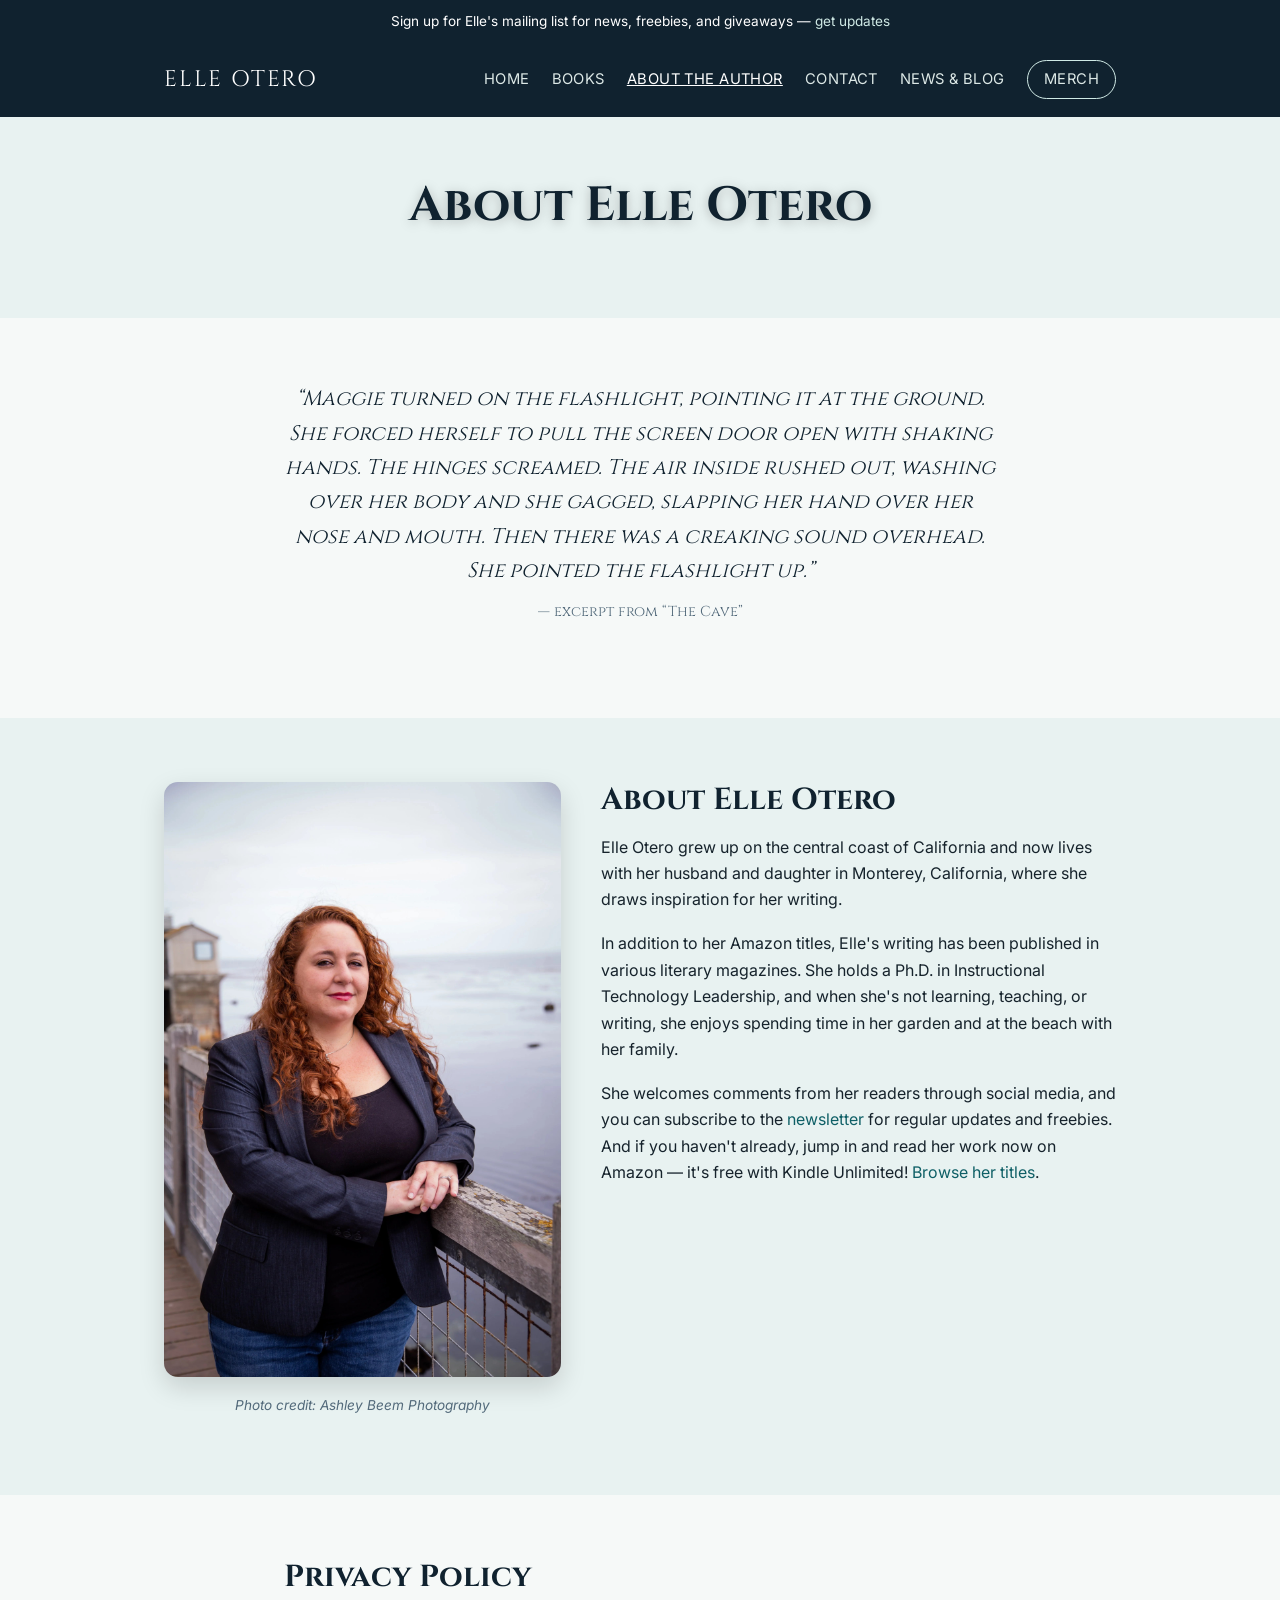
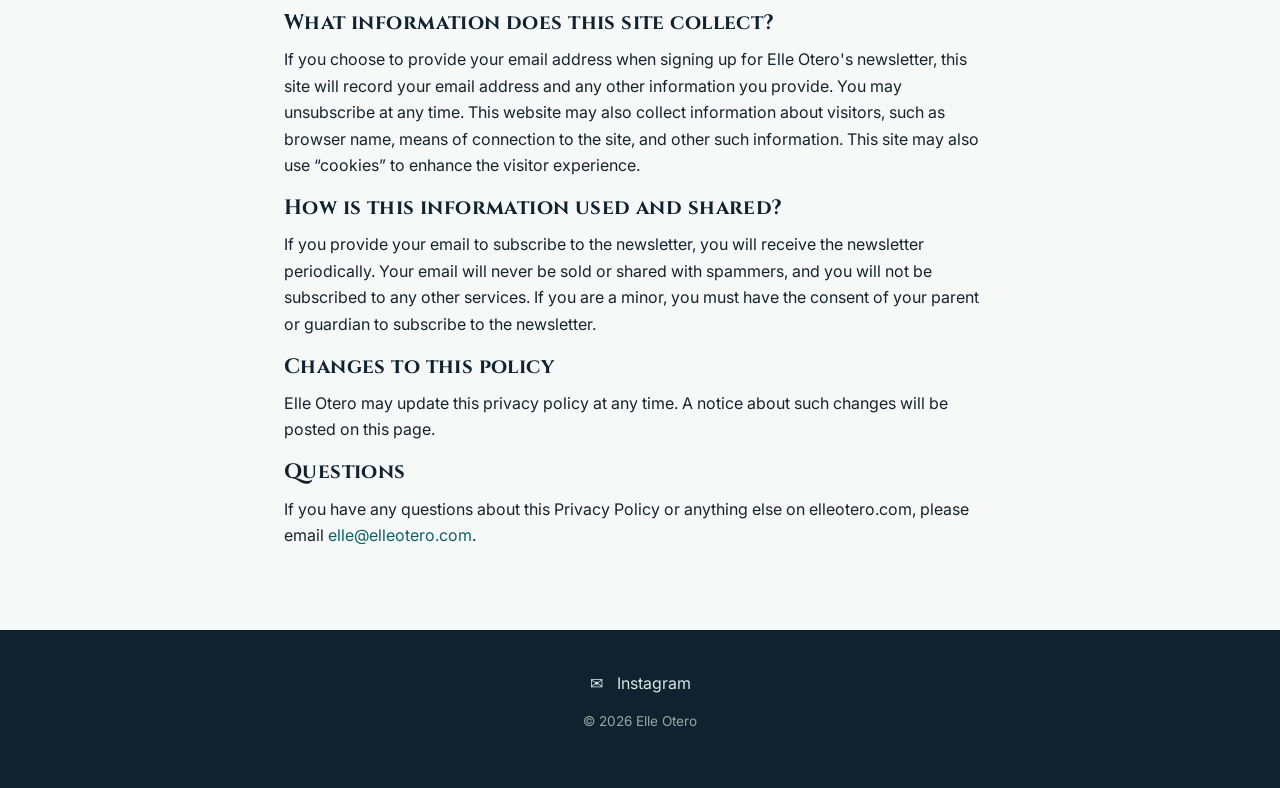
==== about.html @ 50f5789a "Full site build: Cinzel typography, homepage cover art, all pages and images" ====
<!DOCTYPE html>
<html lang="en">
<head>
<meta charset="UTF-8">
<meta name="viewport" content="width=device-width, initial-scale=1.0">
<title>About the Author | Elle Otero</title>
<meta name="description" content="Elle Otero grew up on the central coast of California and writes post-apocalyptic and speculative fiction, including the In Caves & Catacombs series.">
<link rel="preconnect" href="https://fonts.googleapis.com">
<link rel="preconnect" href="https://fonts.gstatic.com" crossorigin>
<link href="https://fonts.googleapis.com/css2?family=Cinzel:wght@500;600;700&family=Inter:wght@400;500;600;700&display=swap" rel="stylesheet">
<link rel="stylesheet" href="assets/style.css">
</head>
<body>

<a class="skip-link" href="#main-content">Skip to main content</a>

<div class="announcement-bar">
  Sign up for Elle's mailing list for news, freebies, and giveaways &mdash; <a href="contact.html">get updates</a>
</div>

<header class="site-header">
  <div class="header-inner">
    <a class="brand" href="/">Elle Otero</a>
    <button class="nav-toggle" aria-label="Toggle navigation" aria-expanded="false" aria-controls="main-nav" onclick="const n=document.getElementById('main-nav'); const open=n.classList.toggle('open'); this.setAttribute('aria-expanded', open);">&#9776;</button>
    <nav class="main-nav" id="main-nav">
      <a href="/">Home</a>
      <a href="books.html">Books</a>
      <a href="about.html" class="active">About the Author</a>
      <a href="contact.html">Contact</a>
      <a href="news.html">News &amp; Blog</a>
      <a href="merch.html" class="merch-btn">Merch</a>
    </nav>
  </div>
</header>

<main id="main-content">

<section class="hero plain">
  <div class="container">
    <h1>About Elle Otero</h1>
  </div>
</section>

<section>
  <div class="container">
    <blockquote class="excerpt">
      &ldquo;Maggie turned on the flashlight, pointing it at the ground. She forced herself to pull the screen door open with shaking hands. The hinges screamed. The air inside rushed out, washing over her body and she gagged, slapping her hand over her nose and mouth. Then there was a creaking sound overhead. She pointed the flashlight up.&rdquo;
      <cite>&mdash; excerpt from &ldquo;The Cave&rdquo;</cite>
    </blockquote>
  </div>
</section>

<section class="tinted">
  <div class="container">
    <div class="about-grid">
      <div>
        <img class="author-photo" src="assets/author-photo.jpg" alt="Elle Otero, author photo. Photo credit: Ashley Beem Photography">
        <p style="text-align:center;color:var(--ink-soft);font-size:0.85rem;margin-top:10px;"><em>Photo credit: Ashley Beem Photography</em></p>
      </div>
      <div>
        <h2>About Elle Otero</h2>
        <p>Elle Otero grew up on the central coast of California and now lives with her husband and daughter in Monterey, California, where she draws inspiration for her writing.</p>
        <p>In addition to her Amazon titles, Elle's writing has been published in various literary magazines. She holds a Ph.D. in Instructional Technology Leadership, and when she's not learning, teaching, or writing, she enjoys spending time in her garden and at the beach with her family.</p>
        <p>She welcomes comments from her readers through social media, and you can subscribe to the <a href="contact.html">newsletter</a> for regular updates and freebies. And if you haven't already, jump in and read her work now on Amazon &mdash; it's free with Kindle Unlimited! <a href="https://www.amazon.com/Elle-Otero/e/B01M6E1JQD" target="_blank" rel="noopener">Browse her titles<span class="visually-hidden"> (opens in new tab)</span></a>.</p>
      </div>
    </div>
  </div>
</section>

<section>
  <div class="container" style="max-width:760px;">
    <h2>Privacy Policy</h2>
    <h3>What information does this site collect?</h3>
    <p>If you choose to provide your email address when signing up for Elle Otero's newsletter, this site will record your email address and any other information you provide. You may unsubscribe at any time. This website may also collect information about visitors, such as browser name, means of connection to the site, and other such information. This site may also use &ldquo;cookies&rdquo; to enhance the visitor experience.</p>
    <h3>How is this information used and shared?</h3>
    <p>If you provide your email to subscribe to the newsletter, you will receive the newsletter periodically. Your email will never be sold or shared with spammers, and you will not be subscribed to any other services. If you are a minor, you must have the consent of your parent or guardian to subscribe to the newsletter.</p>
    <h3>Changes to this policy</h3>
    <p>Elle Otero may update this privacy policy at any time. A notice about such changes will be posted on this page.</p>
    <h3>Questions</h3>
    <p>If you have any questions about this Privacy Policy or anything else on elleotero.com, please email <a href="mailto:elle@elleotero.com">elle@elleotero.com</a>.</p>
  </div>
</section>

</main>

<footer class="site-footer">
  <div class="container">
    <div class="social-icons">
      <a href="mailto:elle@elleotero.com" aria-label="Email Elle">&#9993;</a>
      <a href="https://www.instagram.com/elleoteroauthor/" target="_blank" rel="noopener">Instagram<span class="visually-hidden"> (opens in new tab)</span></a>
    </div>
    <p class="fine-print">&copy; <span id="year"></span> Elle Otero</p>
  </div>
</footer>

<script>document.getElementById('year').textContent = new Date().getFullYear();</script>
</body>
</html>
---- assets/style.css ----
/* Elle Otero — author site
   Ocean/mermaid fantasy theme, refined execution */

:root {
  --bg: #f6f9f8;
  --surface: #ffffff;
  --ink: #16232c;
  --ink-soft: #52697a;
  --teal: #0e5f66;
  --teal-deep: #0a3d44;
  --navy-deep: #10222f;
  --gold: #b8863f;
  --gold-badge: #8a6428;
  --gold-soft: #f2e6d0;
  --surface-tint: #e8f2f1;
  --border: #dbe6e5;
  --radius: 14px;
  --max: 1000px;
}

* { box-sizing: border-box; }

html { scroll-behavior: smooth; }

body {
  margin: 0;
  font-family: 'Inter', -apple-system, BlinkMacSystemFont, sans-serif;
  color: var(--ink);
  background: var(--bg);
  line-height: 1.65;
}

h1, h2, h3, h4 {
  font-family: 'Cinzel', Georgia, serif;
  color: var(--navy-deep);
  line-height: 1.2;
  margin: 0 0 0.5em;
}

h1 { font-size: 2.6rem; }
h2 { font-size: 1.9rem; }
h3 { font-size: 1.3rem; letter-spacing: 0.02em; }

p { margin: 0 0 1.1em; }

a {
  color: var(--teal);
  text-decoration: none;
}
a:hover { text-decoration: underline; }

.container {
  max-width: var(--max);
  margin: 0 auto;
  padding: 0 24px;
}

/* Accessibility utilities */
.visually-hidden {
  position: absolute;
  width: 1px; height: 1px;
  padding: 0; margin: -1px;
  overflow: hidden;
  clip: rect(0,0,0,0);
  white-space: nowrap;
  border: 0;
}

.skip-link {
  position: absolute;
  left: 8px;
  top: -60px;
  background: var(--navy-deep);
  color: #fff;
  padding: 10px 18px;
  border-radius: 0 0 8px 8px;
  z-index: 1000;
  transition: top 0.15s ease;
}
.skip-link:focus {
  top: 0;
}

a:focus-visible,
button:focus-visible,
summary:focus-visible {
  outline: 3px solid var(--teal);
  outline-offset: 2px;
}
.announcement-bar a:focus-visible,
.announcement-bar button:focus-visible,
.site-header a:focus-visible,
.hero a:focus-visible,
.site-footer a:focus-visible,
.site-footer button:focus-visible {
  outline-color: #a9d8d2;
}

@media (prefers-reduced-motion: reduce) {
  html { scroll-behavior: auto; }
  * { transition-duration: 0.001ms !important; animation-duration: 0.001ms !important; }
}

/* Announcement bar */
.announcement-bar {
  background: var(--navy-deep);
  color: #fff;
  text-align: center;
  font-size: 0.85rem;
  padding: 10px 40px;
  position: relative;
}
.announcement-bar a { color: #cfe9e5; }

/* Header */
.site-header {
  background: var(--navy-deep);
  padding: 18px 0;
}
.header-inner {
  max-width: var(--max);
  margin: 0 auto;
  padding: 0 24px;
  display: flex;
  align-items: center;
  justify-content: space-between;
  flex-wrap: wrap;
  gap: 12px;
}
.brand {
  font-family: 'Cinzel', serif;
  font-size: 1.4rem;
  letter-spacing: 0.08em;
  color: #fff;
  text-transform: uppercase;
}
.brand:hover { text-decoration: none; opacity: 0.85; }

.nav-toggle {
  display: none;
  background: none;
  border: 1px solid rgba(255,255,255,0.4);
  color: #fff;
  font-size: 1.3rem;
  padding: 4px 12px;
  border-radius: 6px;
  cursor: pointer;
}

.main-nav {
  display: flex;
  align-items: center;
  gap: 22px;
  flex-wrap: wrap;
}
.main-nav a {
  color: #dce8e6;
  font-size: 0.92rem;
  letter-spacing: 0.03em;
  text-transform: uppercase;
}
.main-nav a:hover, .main-nav a.active { color: #fff; text-decoration: underline; }

.main-nav a.merch-btn {
  border: 1px solid #cfe9e5;
  padding: 6px 16px;
  border-radius: 999px;
}
.main-nav a.merch-btn:hover { background: #cfe9e5; color: var(--navy-deep); text-decoration: none; }

@media (max-width: 720px) {
  .nav-toggle { display: inline-block; }
  .main-nav {
    display: none;
    flex-direction: column;
    align-items: flex-start;
    width: 100%;
  }
  .main-nav.open { display: flex; }
}

/* Hero */
.hero {
  position: relative;
  background: linear-gradient(180deg, #1c7a72 0%, #2b8f7e 28%, #8a6b3f 52%, #1a3450 58%, #0c1e30 100%);
  color: #fff;
  padding: 90px 0;
  text-align: center;
}
.hero.plain {
  background: var(--surface-tint);
  color: var(--ink);
  padding: 60px 0;
}
.hero.plain h1 { color: var(--navy-deep); }
.hero-eyebrow {
  text-transform: uppercase;
  letter-spacing: 0.15em;
  font-style: italic;
  font-size: 0.95rem;
  opacity: 0.9;
  margin-bottom: 10px;
}
.hero h1 {
  color: #fff;
  font-size: 3rem;
  text-shadow: 0 2px 12px rgba(0,0,0,0.25);
}
.hero .btn { margin-top: 20px; }

/* Buttons */
.btn {
  display: inline-block;
  padding: 12px 28px;
  border-radius: 999px;
  background: var(--teal);
  color: #fff;
  font-weight: 600;
  letter-spacing: 0.02em;
  border: 2px solid transparent;
}
.btn:hover { background: var(--teal-deep); text-decoration: none; }
.btn.outline {
  background: transparent;
  border: 2px solid #fff;
  color: #fff;
}
.btn.outline:hover { background: rgba(255,255,255,0.15); }
.btn.secondary {
  background: var(--surface);
  color: var(--teal);
  border: 2px solid var(--teal);
}
.btn.secondary:hover { background: var(--surface-tint); }

main { display: block; }

section { padding: 64px 0; }
section.tinted { background: var(--surface-tint); }

/* Cards */
.card-grid {
  display: grid;
  grid-template-columns: repeat(auto-fit, minmax(240px, 1fr));
  gap: 28px;
  margin-top: 32px;
}
.card {
  background: var(--surface);
  border: 1px solid var(--border);
  border-top: 6px solid var(--teal);
  border-radius: var(--radius);
  padding: 26px 24px;
  box-shadow: 0 2px 10px rgba(14,95,102,0.08);
  transition: transform 0.18s ease, box-shadow 0.18s ease;
}
.card:hover {
  transform: translateY(-3px);
  box-shadow: 0 14px 28px rgba(14,95,102,0.18);
}

.card-cover {
  width: 100%;
  aspect-ratio: 3 / 4;
  object-fit: cover;
  border-radius: 8px;
  box-shadow: 0 6px 18px rgba(0,0,0,0.15);
  margin-bottom: 16px;
}

/* Book sections */
.book-series-heading {
  text-align: center;
  margin-bottom: 8px;
}
.book-item {
  background: var(--surface);
  border: 1px solid var(--border);
  border-left: 6px solid var(--teal);
  border-radius: var(--radius);
  padding: 26px 30px;
  margin-bottom: 26px;
}
.book-item.coming-soon { border-left-color: var(--gold); }
.book-item .kicker {
  text-transform: uppercase;
  font-size: 0.8rem;
  letter-spacing: 0.08em;
  color: var(--ink-soft);
  font-weight: 600;
  margin-bottom: 4px;
}
.book-item h3 { margin-bottom: 14px; }
.book-cover {
  max-width: 160px;
  border-radius: 8px;
  box-shadow: 0 6px 18px rgba(0,0,0,0.18);
  float: left;
  margin: 4px 22px 12px 0;
}
.book-actions { clear: both; padding-top: 4px; }

.badge {
  display: inline-block;
  background: var(--gold-badge);
  color: #fff;
  font-size: 0.75rem;
  font-weight: 700;
  letter-spacing: 0.06em;
  text-transform: uppercase;
  padding: 4px 12px;
  border-radius: 999px;
  margin-bottom: 10px;
}

/* Reviews widget area */
.reviews-block {
  background: var(--surface);
  border: 1px solid var(--border);
  border-radius: var(--radius);
  padding: 30px;
  margin-top: 20px;
}
.amazon-links {
  display: flex;
  flex-wrap: wrap;
  gap: 10px;
  margin-top: 18px;
}
.amazon-links a {
  display: inline-block;
  padding: 8px 16px;
  border-radius: 999px;
  background: var(--surface-tint);
  color: var(--teal-deep);
  font-size: 0.85rem;
  font-weight: 600;
  border: 1px solid var(--border);
}
.amazon-links a:hover { background: var(--teal); color: #fff; text-decoration: none; }

/* Merch grid */
.merch-grid {
  display: grid;
  grid-template-columns: repeat(auto-fit, minmax(220px, 1fr));
  gap: 26px;
  margin-top: 32px;
}
.merch-card {
  background: var(--surface);
  border: 1px solid var(--border);
  border-radius: var(--radius);
  overflow: hidden;
  text-align: center;
  transition: transform 0.18s ease, box-shadow 0.18s ease;
  box-shadow: 0 2px 10px rgba(14,95,102,0.06);
}
.merch-card:hover {
  transform: translateY(-4px);
  box-shadow: 0 14px 26px rgba(14,95,102,0.18);
  text-decoration: none;
}
.merch-card img {
  width: 100%;
  aspect-ratio: 4/3.2;
  object-fit: cover;
  display: block;
}
.merch-card .merch-info {
  padding: 14px 16px 18px;
}
.merch-card .merch-title {
  color: var(--ink);
  font-weight: 600;
  font-size: 0.95rem;
  display: block;
  margin-bottom: 6px;
}
.merch-card .merch-price {
  color: var(--teal-deep);
  font-weight: 700;
}
.merch-card .etsy-tag {
  display: inline-block;
  margin-top: 8px;
  font-size: 0.72rem;
  letter-spacing: 0.05em;
  text-transform: uppercase;
  color: var(--ink-soft);
}

/* Blog / news archive */
.blog-post {
  border-bottom: 1px solid var(--border);
  padding: 40px 0;
}
.blog-post:first-of-type { padding-top: 0; }
.blog-post:last-of-type { border-bottom: none; }
.blog-date {
  color: var(--ink-soft);
  font-size: 0.85rem;
  text-transform: uppercase;
  letter-spacing: 0.05em;
}
.blog-tags {
  color: var(--ink-soft);
  font-size: 0.82rem;
  margin-top: -6px;
  margin-bottom: 16px;
}
.blog-post img.blog-thumb {
  max-width: 320px;
  border-radius: 10px;
  margin: 10px 0 20px;
  box-shadow: 0 6px 18px rgba(0,0,0,0.12);
}
.toc {
  background: var(--surface-tint);
  border-radius: var(--radius);
  padding: 22px 26px;
  margin-bottom: 40px;
}
.toc h2 { font-size: 1.1rem; margin-bottom: 10px; }
.toc ul { margin: 0; padding-left: 20px; columns: 2; }
.toc li { margin-bottom: 6px; break-inside: avoid; }
@media (max-width: 640px) { .toc ul { columns: 1; } }

/* About page */
.author-photo {
  width: 100%;
  border-radius: var(--radius);
  box-shadow: 0 10px 26px rgba(0,0,0,0.15);
}
.about-grid {
  display: grid;
  grid-template-columns: 1fr 1.3fr;
  gap: 40px;
  align-items: start;
}
@media (max-width: 720px) {
  .about-grid { grid-template-columns: 1fr; }
}
blockquote.excerpt {
  font-family: 'Cinzel', serif;
  font-style: italic;
  font-size: 1.3rem;
  text-align: center;
  max-width: 720px;
  margin: 0 auto 30px;
  color: var(--navy-deep);
}
blockquote.excerpt cite {
  display: block;
  font-style: normal;
  font-size: 0.9rem;
  color: var(--ink-soft);
  margin-top: 12px;
}

/* Contact */
.contact-card {
  background: var(--surface);
  border: 1px solid var(--border);
  border-radius: var(--radius);
  padding: 40px;
  max-width: 640px;
  margin: 0 auto;
  text-align: center;
}
.contact-card .btn { margin: 6px 6px; }
.social-list {
  display: flex;
  gap: 16px;
  justify-content: center;
  flex-wrap: wrap;
  margin: 18px 0;
}

/* Footer */
.site-footer {
  background: var(--navy-deep);
  color: #cfe0dd;
  padding: 40px 0;
  text-align: center;
}
.site-footer a { color: #cfe9e5; }
.site-footer .fine-print { color: #93a8a3; font-size: 0.85rem; margin-top: 10px; }
.social-icons {
  display: flex;
  gap: 14px;
  justify-content: center;
  margin-bottom: 14px;
}
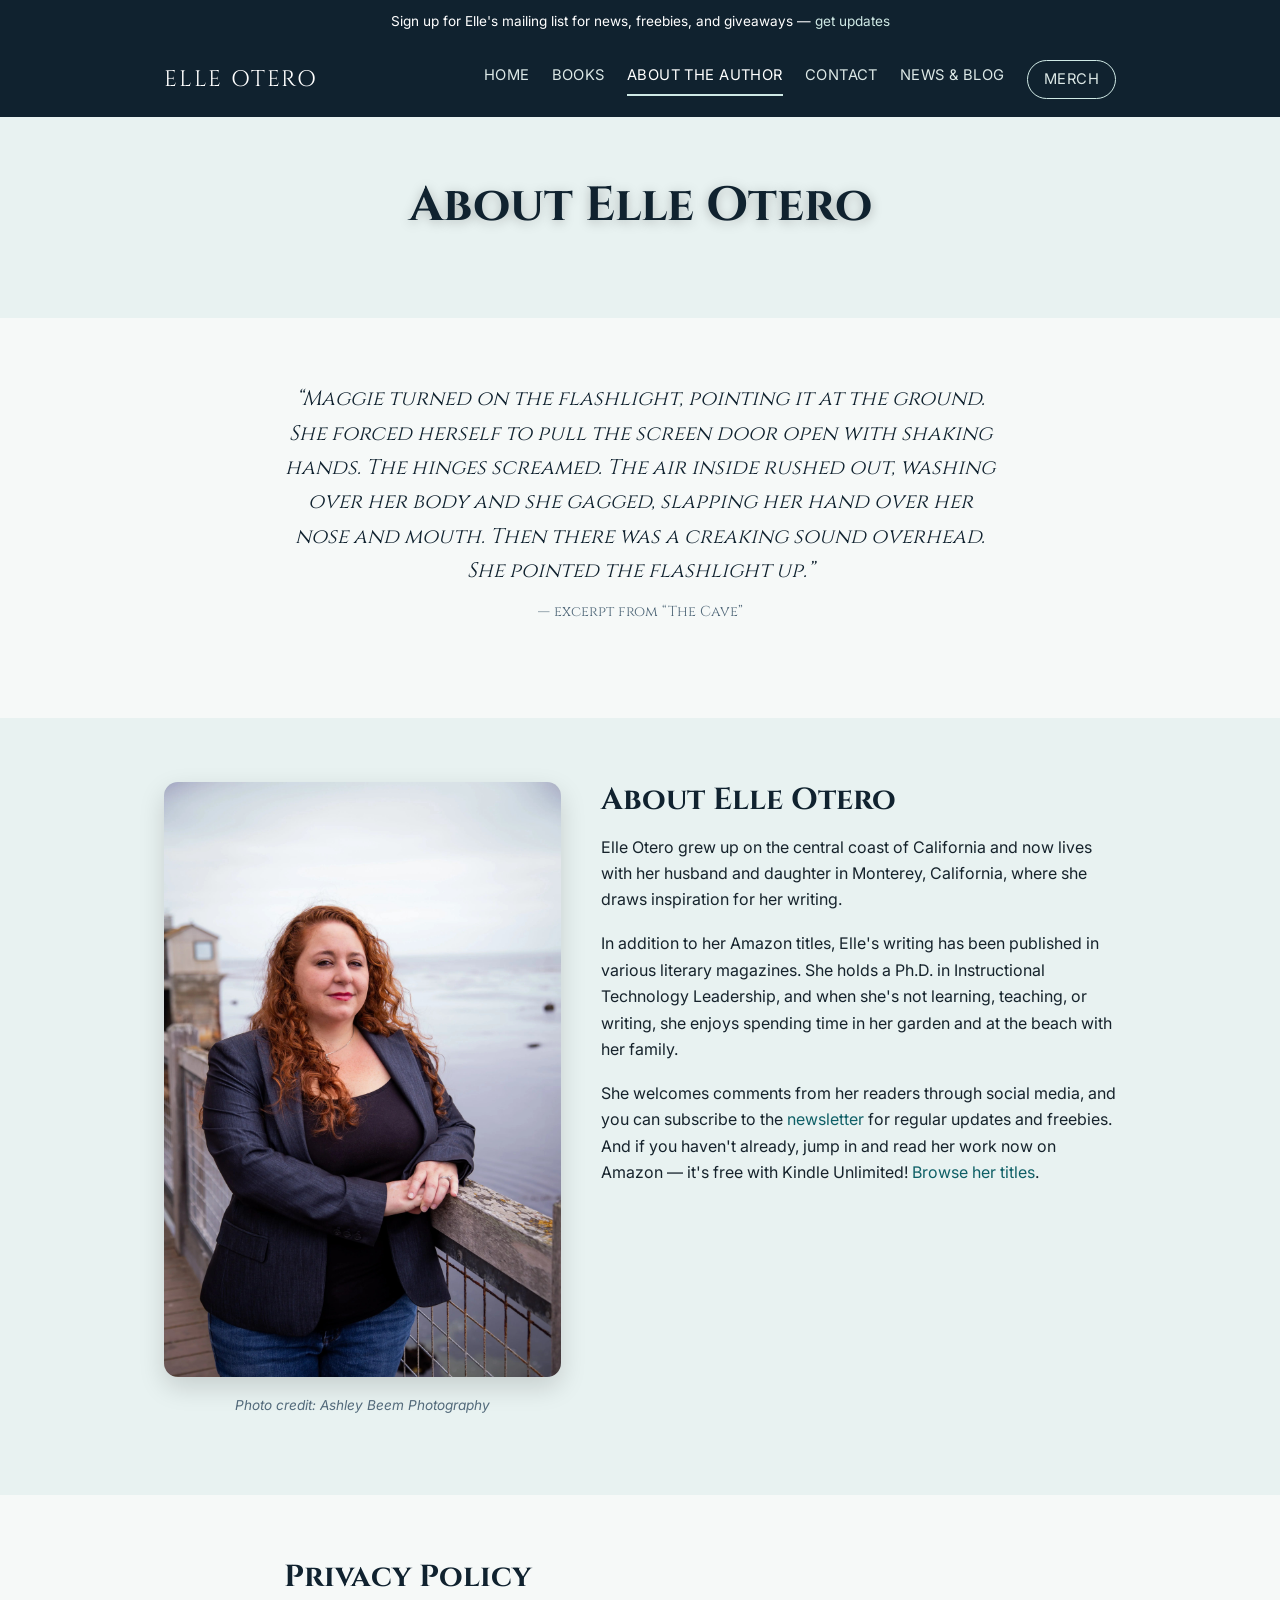
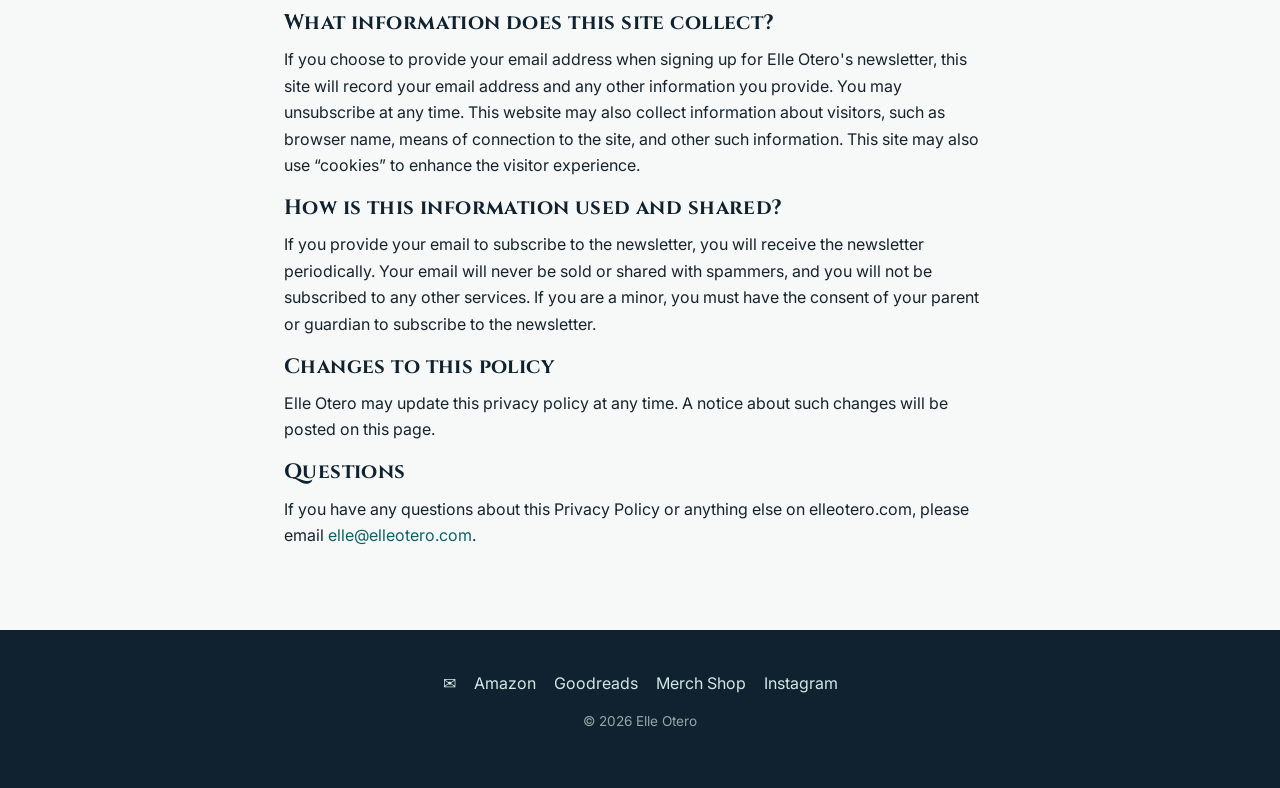
==== commit ab2673f9: "Redesign Books page as card grid, refresh footer links, add elegant nav highlight" ====
--- a/about.html
+++ b/about.html
@@ -87,6 +87,9 @@
   <div class="container">
     <div class="social-icons">
       <a href="mailto:elle@elleotero.com" aria-label="Email Elle">&#9993;</a>
+      <a href="https://www.amazon.com/Elle-Otero/e/B01M6E1JQD" target="_blank" rel="noopener">Amazon<span class="visually-hidden"> (opens in new tab)</span></a>
+      <a href="https://www.goodreads.com/author/show/16050983.Elle_Otero" target="_blank" rel="noopener">Goodreads<span class="visually-hidden"> (opens in new tab)</span></a>
+      <a href="merch.html">Merch Shop</a>
       <a href="https://www.instagram.com/elleoteroauthor/" target="_blank" rel="noopener">Instagram<span class="visually-hidden"> (opens in new tab)</span></a>
     </div>
     <p class="fine-print">&copy; <span id="year"></span> Elle Otero</p>
--- a/assets/style.css
+++ b/assets/style.css
@@ -158,8 +158,16 @@
   font-size: 0.92rem;
   letter-spacing: 0.03em;
   text-transform: uppercase;
-}
-.main-nav a:hover, .main-nav a.active { color: #fff; text-decoration: underline; }
+  padding-bottom: 7px;
+  border-bottom: 2px solid transparent;
+  transition: border-color 0.18s ease, color 0.18s ease;
+}
+.main-nav a:hover:not(.merch-btn),
+.main-nav a.active:not(.merch-btn) {
+  color: #fff;
+  text-decoration: none;
+  border-bottom-color: #cfe9e5;
+}
 
 .main-nav a.merch-btn {
   border: 1px solid #cfe9e5;
@@ -273,32 +281,64 @@
   text-align: center;
   margin-bottom: 8px;
 }
-.book-item {
+.book-grid {
+  display: grid;
+  grid-template-columns: repeat(auto-fit, minmax(220px, 1fr));
+  gap: 26px;
+  margin-top: 32px;
+}
+.book-card {
   background: var(--surface);
   border: 1px solid var(--border);
-  border-left: 6px solid var(--teal);
-  border-radius: var(--radius);
-  padding: 26px 30px;
-  margin-bottom: 26px;
-}
-.book-item.coming-soon { border-left-color: var(--gold); }
-.book-item .kicker {
-  text-transform: uppercase;
-  font-size: 0.8rem;
-  letter-spacing: 0.08em;
+  border-radius: var(--radius);
+  overflow: hidden;
+  display: flex;
+  flex-direction: column;
+  transition: transform 0.18s ease, box-shadow 0.18s ease;
+  box-shadow: 0 2px 10px rgba(14,95,102,0.06);
+}
+.book-card:hover {
+  transform: translateY(-4px);
+  box-shadow: 0 14px 26px rgba(14,95,102,0.18);
+  text-decoration: none;
+}
+.book-card img {
+  width: 100%;
+  aspect-ratio: 2 / 3;
+  object-fit: cover;
+  display: block;
+}
+.book-card .book-card-info {
+  padding: 16px 18px 20px;
+  flex: 1;
+  display: flex;
+  flex-direction: column;
+}
+.book-card .book-card-title {
+  font-family: 'Cinzel', Georgia, serif;
+  color: var(--navy-deep);
+  font-size: 1.05rem;
+  line-height: 1.25;
+  margin-bottom: 8px;
+}
+.book-card .book-card-desc {
   color: var(--ink-soft);
+  font-size: 0.88rem;
+  line-height: 1.5;
+  margin-bottom: 12px;
+  flex: 1;
+}
+.book-card .amazon-tag {
+  display: inline-block;
+  font-size: 0.72rem;
+  letter-spacing: 0.05em;
+  text-transform: uppercase;
+  color: var(--ink-soft);
+}
+.book-card.coming-soon .amazon-tag {
+  color: var(--gold-badge);
   font-weight: 600;
-  margin-bottom: 4px;
-}
-.book-item h3 { margin-bottom: 14px; }
-.book-cover {
-  max-width: 160px;
-  border-radius: 8px;
-  box-shadow: 0 6px 18px rgba(0,0,0,0.18);
-  float: left;
-  margin: 4px 22px 12px 0;
-}
-.book-actions { clear: both; padding-top: 4px; }
+}
 
 .badge {
   display: inline-block;
@@ -487,7 +527,8 @@
 .site-footer .fine-print { color: #93a8a3; font-size: 0.85rem; margin-top: 10px; }
 .social-icons {
   display: flex;
-  gap: 14px;
+  flex-wrap: wrap;
+  gap: 8px 18px;
   justify-content: center;
   margin-bottom: 14px;
 }
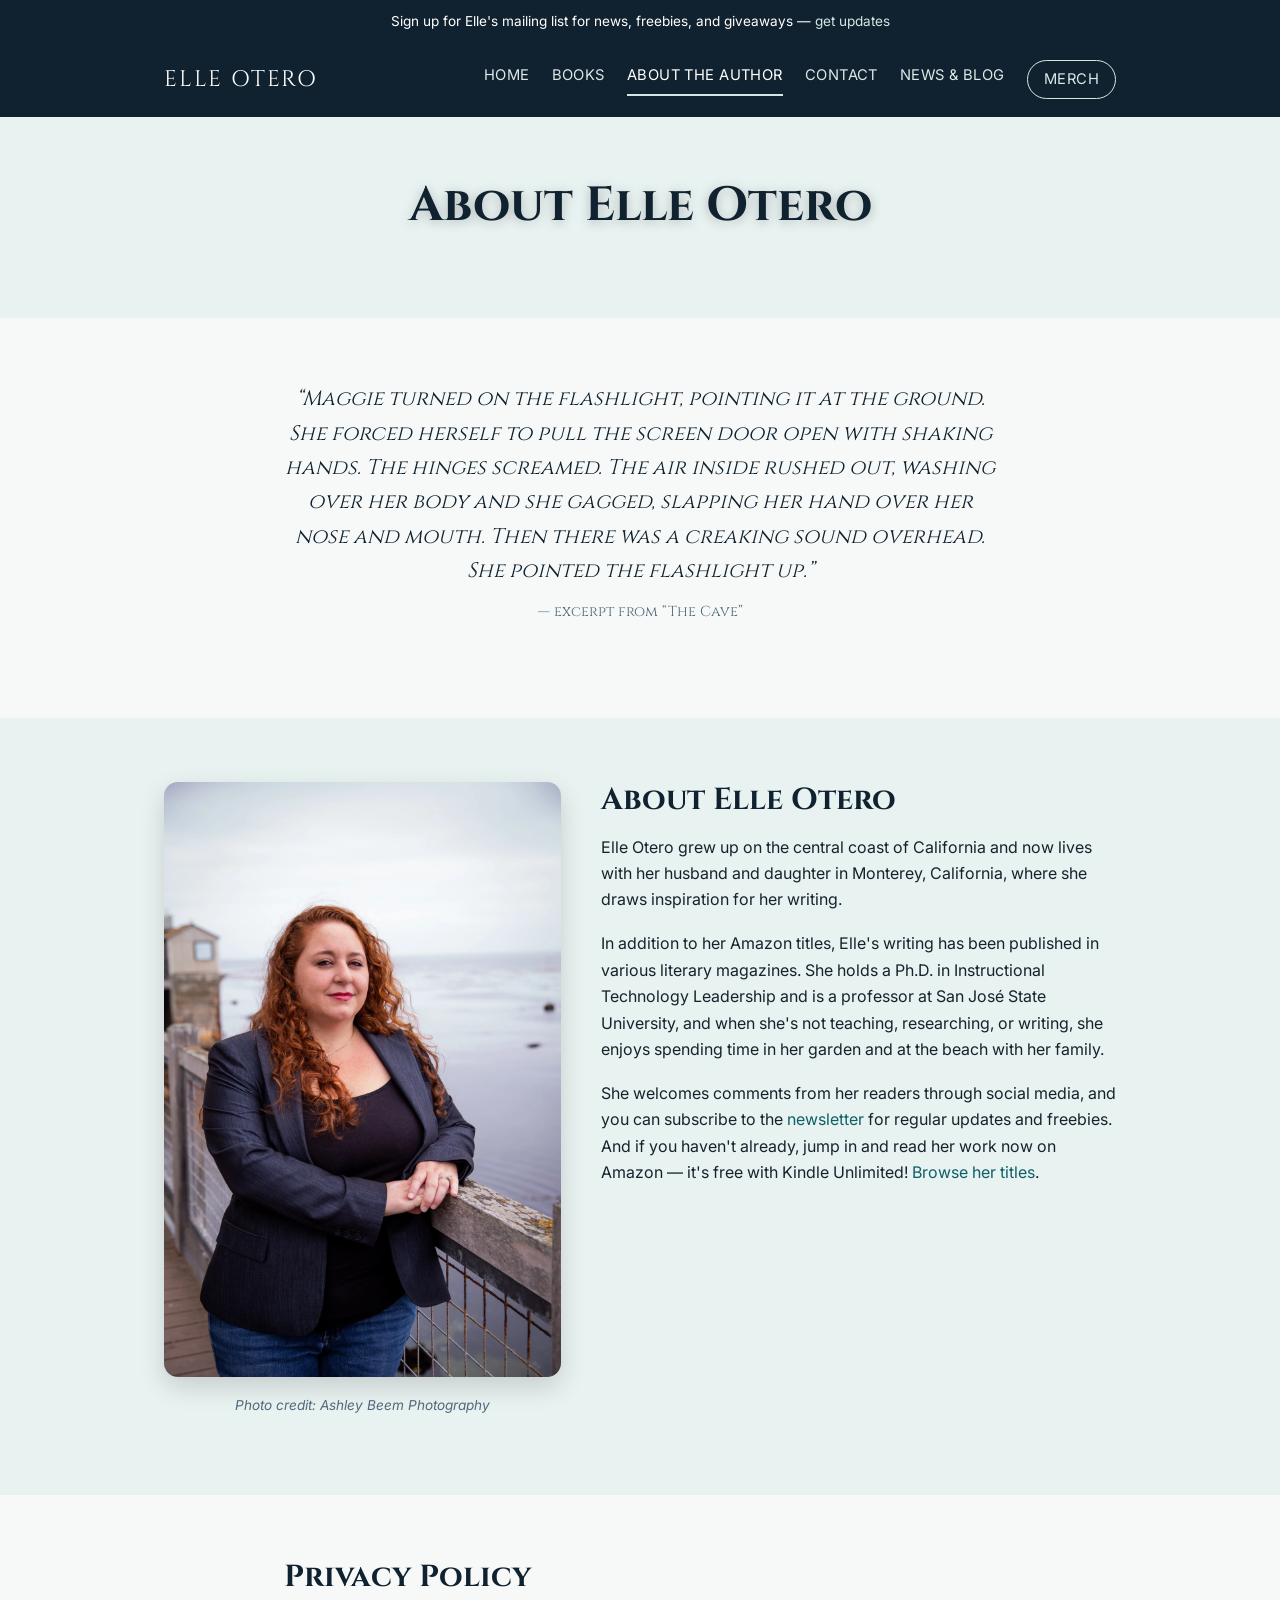
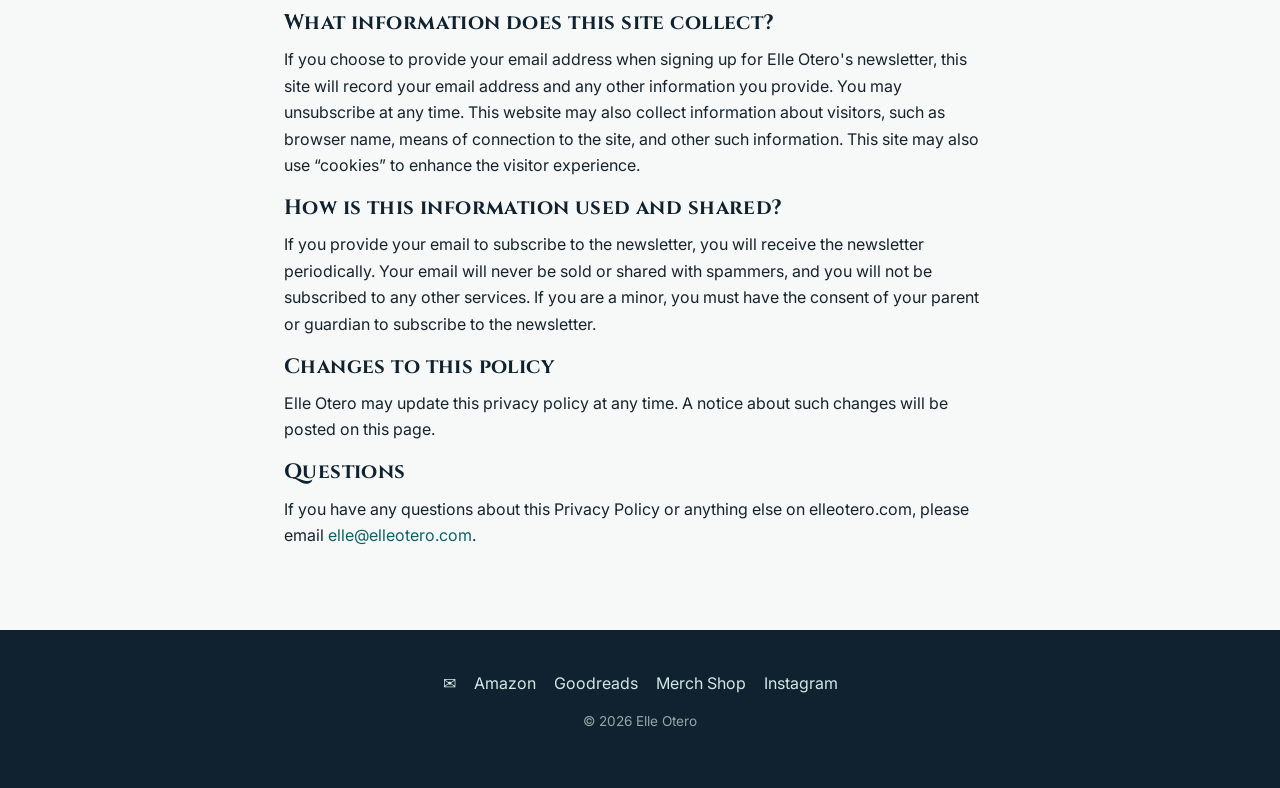
==== commit 845a8c8d: "Fix By Scion and Sea timeline (nearly 500 years, not 200) and mention professorship on About page" ====
--- a/about.html
+++ b/about.html
@@ -15,7 +15,7 @@
 <a class="skip-link" href="#main-content">Skip to main content</a>
 
 <div class="announcement-bar">
-  Sign up for Elle's mailing list for news, freebies, and giveaways &mdash; <a href="contact.html">get updates</a>
+  Sign up for Elle's mailing list for news, freebies, and giveaways &mdash; <a href="contact.html#newsletter">get updates</a>
 </div>
 
 <header class="site-header">
@@ -60,7 +60,7 @@
       <div>
         <h2>About Elle Otero</h2>
         <p>Elle Otero grew up on the central coast of California and now lives with her husband and daughter in Monterey, California, where she draws inspiration for her writing.</p>
-        <p>In addition to her Amazon titles, Elle's writing has been published in various literary magazines. She holds a Ph.D. in Instructional Technology Leadership, and when she's not learning, teaching, or writing, she enjoys spending time in her garden and at the beach with her family.</p>
+        <p>In addition to her Amazon titles, Elle's writing has been published in various literary magazines. She holds a Ph.D. in Instructional Technology Leadership and is a professor at San José State University, and when she's not teaching, researching, or writing, she enjoys spending time in her garden and at the beach with her family.</p>
         <p>She welcomes comments from her readers through social media, and you can subscribe to the <a href="contact.html">newsletter</a> for regular updates and freebies. And if you haven't already, jump in and read her work now on Amazon &mdash; it's free with Kindle Unlimited! <a href="https://www.amazon.com/Elle-Otero/e/B01M6E1JQD" target="_blank" rel="noopener">Browse her titles<span class="visually-hidden"> (opens in new tab)</span></a>.</p>
       </div>
     </div>
--- a/assets/style.css
+++ b/assets/style.css
@@ -497,6 +497,25 @@
   margin-top: 12px;
 }
 
+/* Newsletter */
+.newsletter-card {
+  background: var(--surface);
+  border: 1px solid var(--border);
+  border-radius: var(--radius);
+  padding: 40px;
+  max-width: 480px;
+  margin: 0 auto;
+  text-align: center;
+}
+.newsletter-card iframe {
+  width: 100%;
+  min-height: 420px;
+  border: 0;
+  display: block;
+  margin-top: 12px;
+  border-radius: 8px;
+}
+
 /* Contact */
 .contact-card {
   background: var(--surface);
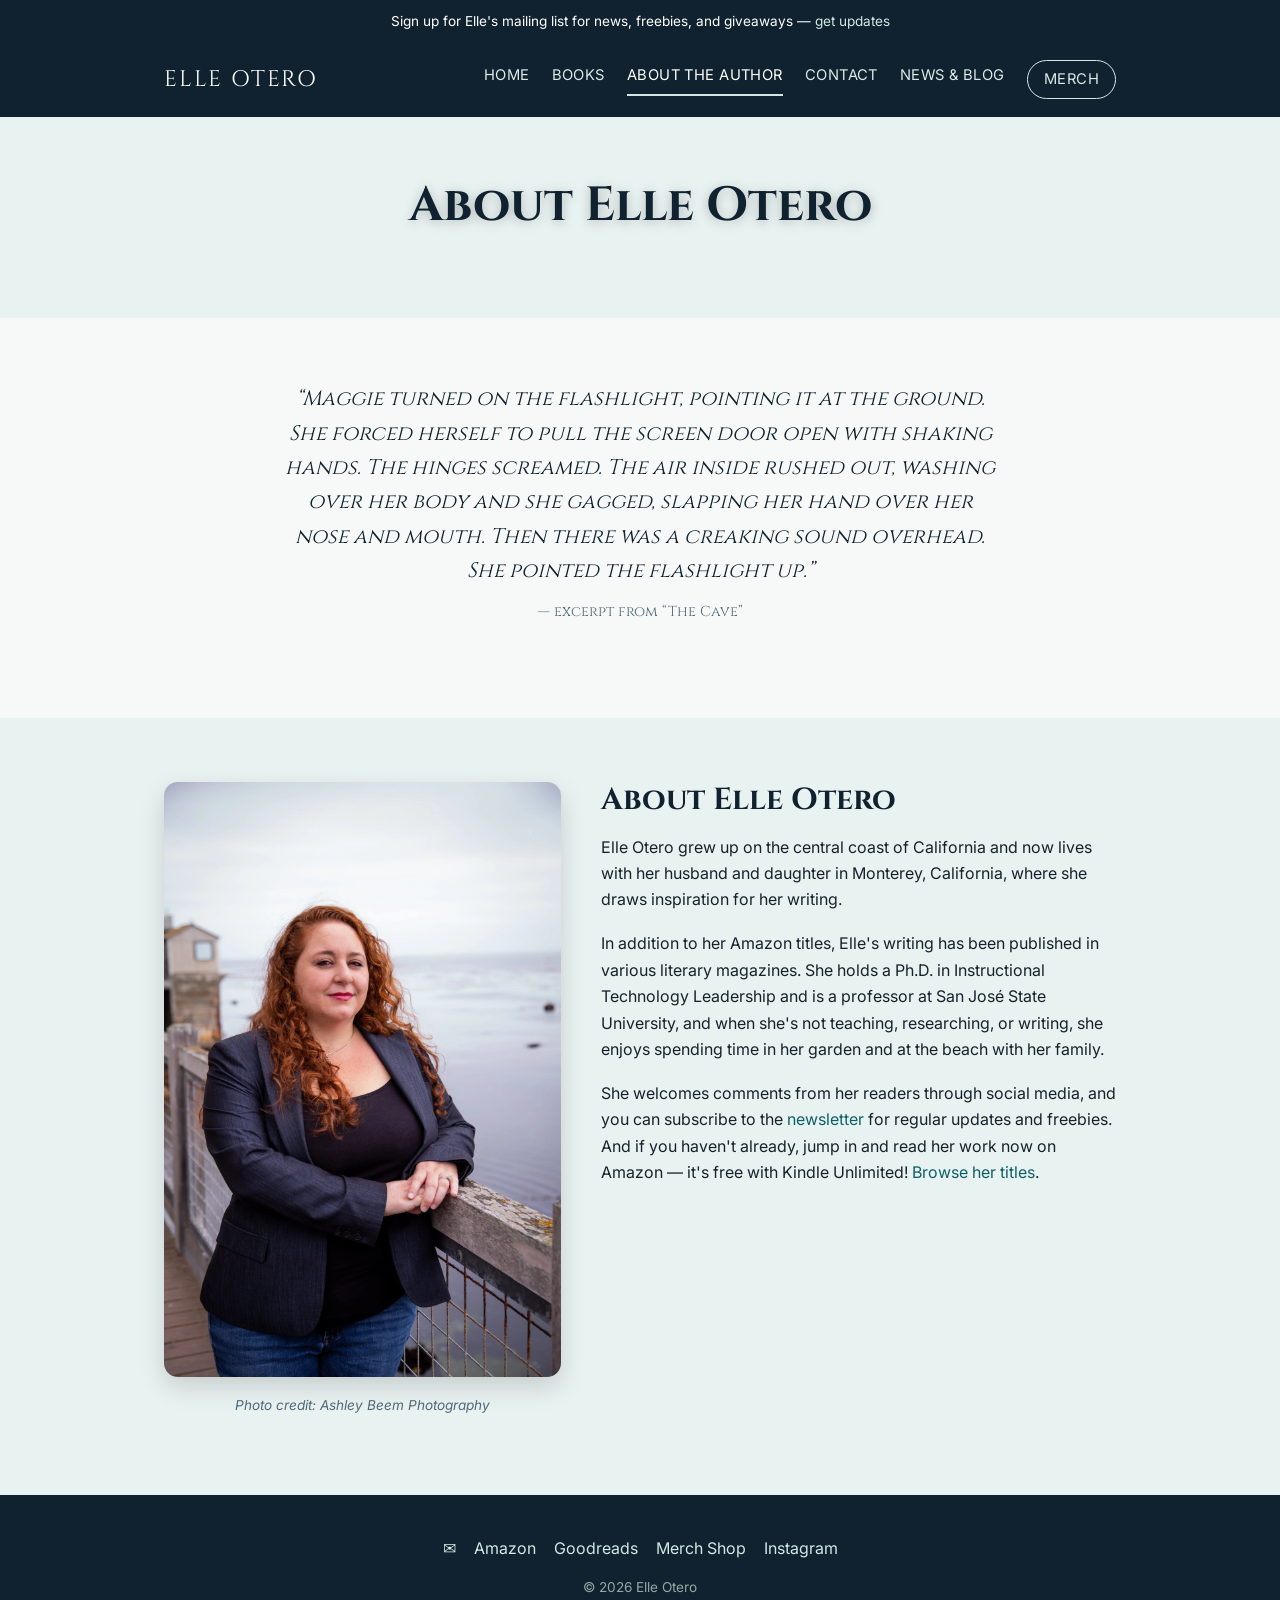
==== commit 89993d95: "Fix Goodreads widget rendering, center 4-card novella grid, move Privacy Policy to Contact page" ====
--- a/about.html
+++ b/about.html
@@ -67,20 +67,6 @@
   </div>
 </section>
 
-<section>
-  <div class="container" style="max-width:760px;">
-    <h2>Privacy Policy</h2>
-    <h3>What information does this site collect?</h3>
-    <p>If you choose to provide your email address when signing up for Elle Otero's newsletter, this site will record your email address and any other information you provide. You may unsubscribe at any time. This website may also collect information about visitors, such as browser name, means of connection to the site, and other such information. This site may also use &ldquo;cookies&rdquo; to enhance the visitor experience.</p>
-    <h3>How is this information used and shared?</h3>
-    <p>If you provide your email to subscribe to the newsletter, you will receive the newsletter periodically. Your email will never be sold or shared with spammers, and you will not be subscribed to any other services. If you are a minor, you must have the consent of your parent or guardian to subscribe to the newsletter.</p>
-    <h3>Changes to this policy</h3>
-    <p>Elle Otero may update this privacy policy at any time. A notice about such changes will be posted on this page.</p>
-    <h3>Questions</h3>
-    <p>If you have any questions about this Privacy Policy or anything else on elleotero.com, please email <a href="mailto:elle@elleotero.com">elle@elleotero.com</a>.</p>
-  </div>
-</section>
-
 </main>
 
 <footer class="site-footer">
--- a/assets/style.css
+++ b/assets/style.css
@@ -287,6 +287,14 @@
   gap: 26px;
   margin-top: 32px;
 }
+/* Fixed 4-up grid for series with exactly 4 titles, so the last card never
+   wraps to an orphaned row: shrinks to fit on desktop, 2x2 on tablet/mobile. */
+.book-grid--quad {
+  grid-template-columns: repeat(4, 1fr);
+}
+@media (max-width: 720px) {
+  .book-grid--quad { grid-template-columns: repeat(2, 1fr); }
+}
 .book-card {
   background: var(--surface);
   border: 1px solid var(--border);
